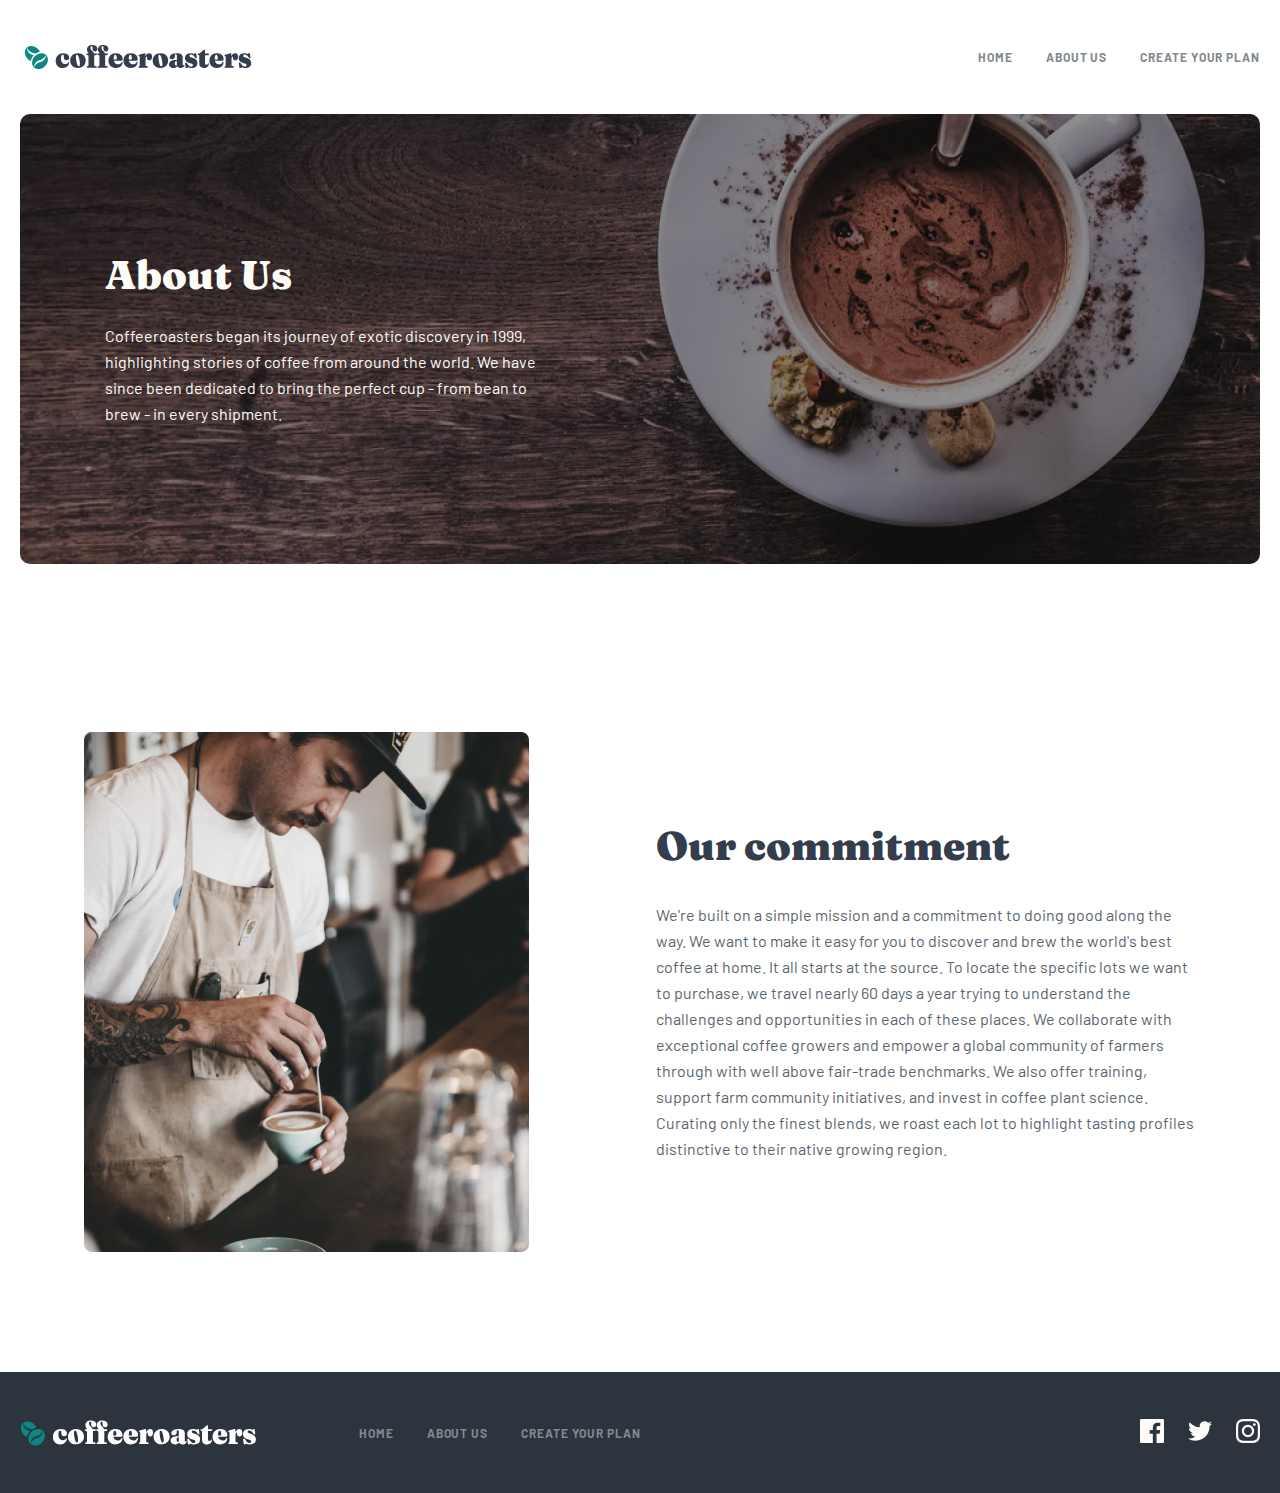
==== aboutus.html @ de5a44d8 "Add new html file and add two sections" ====
<!DOCTYPE html>
<html lang="en">

<head>
  <meta charset="UTF-8">
  <meta http-equiv="X-UA-Compatible" content="IE=edge">
  <meta name="viewport" content="width=device-width, initial-scale=1.0">
  <link rel="stylesheet" href="./css/main.css">
  <title>coffee-roastrers</title>
</head>

<body>
  <h1 class="visually-hidden">
    Coffee-roastrers site
  </h1>
  <!-- HEADER -->
  <header class="header">
    <div class="header__conatiner container">
      <div class="haeder__inner">
        <a class="header__logo logo" href="index.html">
          <img class="logo__img" src="./img/logo.svg" alt="Site logo" width="236" height="26">
        </a>

        <nav class="header__nav nav">
          <ul class="nav__list">
            <li class="nav__item">
              <a class="nav__link" href="index.html">HOME</a>
            </li>

            <li class="nav__item">
              <a class="nav__link" href="aboutus.html">ABOUT US</a>
            </li>

            <li class="nav__item">
              <a class="nav__link" href="#link">Create your plan</a>
            </li>
          </ul>
        </nav>

        <button class="humburger" type="button">
          <img src="./img/hamburger.svg" alt="humburger">
        </button>
      </div>
    </div>
  </header>
  <!-- MAIN -->
  <main>
    <section class="about-us">
      <div class="about-us__container container">
        <div class="about-us__inner">
          <div class="about-us__content">
            <h2 class="about-us__title">About Us</h2>
            <p class="about-us__text">Coffeeroasters began its journey of exotic discovery in 1999, highlighting stories
              of coffee from around the world. We have since been dedicated to bring the perfect cup - from bean to brew
              - in every shipment.</p>
          </div>
        </div>
      </div>
    </section>

    <section class="commitment">
      <div class="commitment__container container">
        <div class="commitment__inner">
          <img class="commitment__img" src="./img/commitment-img.jpg" alt="commitment" width="445" height="520">

          <div class="commitment__content">
            <h2 class="commitment__title">
              Our commitment
            </h2>

            <p class="commitment__text">
              We're built on a simple mission and a commitment to doing good along the way. We want to make it easy for
              you to discover and brew the world's best coffee at home. It all starts at the source. To locate the
              specific lots we want to purchase, we travel nearly 60 days a year trying to understand the challenges and
              opportunities in each of these places. We collaborate with exceptional coffee growers and empower a global
              community of farmers through with well above fair-trade benchmarks. We also offer training, support farm
              community initiatives, and invest in coffee plant science. Curating only the finest blends, we roast each
              lot to highlight tasting profiles distinctive to their native growing region.
            </p>
          </div>
        </div>
      </div>
    </section>
  </main>

  <!-- FOOTER -->
  <footer class="footer">
    <div class="footer__container container">
      <div class="footer__inner">
        <div class="footer__left">
          <a class="footer__logo logo" href="index.html">
            <img class="logo__img" src="./img/logo-white.svg" alt="site logo white" width="236" height="26">
          </a>

          <ul class="footer__list">
            <li class="footer__item">
              <a class="footer__link" href="#link">HOME</a>
            </li>

            <li class="footer__item">
              <a class="footer__link" href="#link">ABOUT US</a>
            </li>

            <li class="footer__item">
              <a class="footer__link" href="#link">Create your plan</a>
            </li>
          </ul>
        </div>

        <div class="footer__right">
          <a href="https://www.facebook.com/" target="blank">
            <svg class="icons" width="24" height="24" viewBox="0 0 24 24" fill="none"
              xmlns="http://www.w3.org/2000/svg">
              <path id="Path"
                d="M22.675 0H1.325C0.593 0 0 0.593 0 1.325V22.676C0 23.407 0.593 24 1.325 24H12.82V14.706H9.692V11.084H12.82V8.413C12.82 5.313 14.713 3.625 17.479 3.625C18.804 3.625 19.942 3.724 20.274 3.768V7.008L18.356 7.009C16.852 7.009 16.561 7.724 16.561 8.772V11.085H20.148L19.681 14.707H16.561V24H22.677C23.407 24 24 23.407 24 22.675V1.325C24 0.593 23.407 0 22.675 0Z"
                fill="#FEFCF7" />
            </svg>
          </a>

          <a href="https://twitter.com/?lang=ru" target="blank">
            <svg class="icons" width="24" height="20" viewBox="0 0 24 20" fill="none"
              xmlns="http://www.w3.org/2000/svg">
              <path id="Path"
                d="M24 2.55705C23.117 2.94905 22.168 3.21305 21.172 3.33205C22.189 2.72305 22.97 1.75805 23.337 0.608047C22.386 1.17205 21.332 1.58205 20.21 1.80305C19.313 0.846047 18.032 0.248047 16.616 0.248047C13.437 0.248047 11.101 3.21405 11.819 6.29305C7.728 6.08805 4.1 4.12805 1.671 1.14905C0.381 3.36205 1.002 6.25705 3.194 7.72305C2.388 7.69705 1.628 7.47605 0.965 7.10705C0.911 9.38805 2.546 11.522 4.914 11.997C4.221 12.185 3.462 12.229 2.69 12.081C3.316 14.037 5.134 15.46 7.29 15.5C5.22 17.123 2.612 17.848 0 17.54C2.179 18.937 4.768 19.752 7.548 19.752C16.69 19.752 21.855 12.031 21.543 5.10605C22.505 4.41105 23.34 3.54405 24 2.55705Z"
                fill="#FEFCF7" />
            </svg>
          </a>

          <a href="https://www.instagram.com/" target="blank">
            <svg class="icons" width="24" height="24" viewBox="0 0 24 24" fill="none"
              xmlns="http://www.w3.org/2000/svg">
              <path id="Shape" fill-rule="evenodd" clip-rule="evenodd"
                d="M12 0C8.741 0 8.333 0.014 7.053 0.072C2.695 0.272 0.273 2.69 0.073 7.052C0.014 8.333 0 8.741 0 12C0 15.259 0.014 15.668 0.072 16.948C0.272 21.306 2.69 23.728 7.052 23.928C8.333 23.986 8.741 24 12 24C15.259 24 15.668 23.986 16.948 23.928C21.302 23.728 23.73 21.31 23.927 16.948C23.986 15.668 24 15.259 24 12C24 8.741 23.986 8.333 23.928 7.053C23.732 2.699 21.311 0.273 16.949 0.073C15.668 0.014 15.259 0 12 0ZM12 2.163C15.204 2.163 15.584 2.175 16.85 2.233C20.102 2.381 21.621 3.924 21.769 7.152C21.827 8.417 21.838 8.797 21.838 12.001C21.838 15.206 21.826 15.585 21.769 16.85C21.62 20.075 20.105 21.621 16.85 21.769C15.584 21.827 15.206 21.839 12 21.839C8.796 21.839 8.416 21.827 7.151 21.769C3.891 21.62 2.38 20.07 2.232 16.849C2.174 15.584 2.162 15.205 2.162 12C2.162 8.796 2.175 8.417 2.232 7.151C2.381 3.924 3.896 2.38 7.151 2.232C8.417 2.175 8.796 2.163 12 2.163ZM5.838 12C5.838 8.597 8.597 5.838 12 5.838C15.403 5.838 18.162 8.597 18.162 12C18.162 15.404 15.403 18.163 12 18.163C8.597 18.163 5.838 15.403 5.838 12ZM12 16C9.791 16 8 14.21 8 12C8 9.791 9.791 8 12 8C14.209 8 16 9.791 16 12C16 14.21 14.209 16 12 16ZM16.965 5.595C16.965 4.8 17.61 4.155 18.406 4.155C19.201 4.155 19.845 4.8 19.845 5.595C19.845 6.39 19.201 7.035 18.406 7.035C17.61 7.035 16.965 6.39 16.965 5.595Z"
                fill="#FEFCF7" />
            </svg>

          </a>
        </div>
      </div>
    </div>
  </footer>
</body>

</html>
---- css/main.css ----
@font-face {
  font-family: "Barlow";
  font-style: normal;
  font-weight: 400;
  src: url("../fonts/barlow-v12-latin-regular.woff2") format("woff2"), url("../fonts/barlow-v12-latin-regular.woff") format("woff");
}
@font-face {
  font-family: "Barlow";
  font-style: normal;
  font-weight: 700;
  src: url("../fonts/barlow-v12-latin-700.woff2") format("woff2"), url("../fonts/barlow-v12-latin-700.woff") format("woff");
}
@font-face {
  font-family: "Fraunces";
  font-style: normal;
  font-weight: 400;
  src: url("../fonts/fraunces-v22-latin-regular.woff2") format("woff2"), url("../fonts/fraunces-v22-latin-regular.woff") format("woff");
}
@font-face {
  font-family: "Fraunces";
  font-style: normal;
  font-weight: 900;
  src: url("../fonts/fraunces-v22-latin-900.woff2") format("woff2"), url("../fonts/fraunces-v22-latin-900.woff") format("woff");
}
/*! normalize.css v8.0.1 | MIT License | github.com/necolas/normalize.css */
/* Document
   ========================================================================== */
/**
 * 1. Correct the line height in all browsers.
 * 2. Prevent adjustments of font size after orientation changes in iOS.
 */
html {
  line-height: 1.15;
  /* 1 */
  -webkit-text-size-adjust: 100%;
  /* 2 */
}

/* Sections
   ========================================================================== */
/**
 * Remove the margin in all browsers.
 */
body {
  margin: 0;
}

/**
 * Render the `main` element consistently in IE.
 */
main {
  display: block;
}

/**
 * Correct the font size and margin on `h1` elements within `section` and
 * `article` contexts in Chrome, Firefox, and Safari.
 */
h1 {
  font-size: 2em;
  margin: 0.67em 0;
}

/* Grouping content
   ========================================================================== */
/**
 * 1. Add the correct box sizing in Firefox.
 * 2. Show the overflow in Edge and IE.
 */
hr {
  box-sizing: content-box;
  /* 1 */
  height: 0;
  /* 1 */
  overflow: visible;
  /* 2 */
}

/**
 * 1. Correct the inheritance and scaling of font size in all browsers.
 * 2. Correct the odd `em` font sizing in all browsers.
 */
pre {
  font-family: monospace, monospace;
  /* 1 */
  font-size: 1em;
  /* 2 */
}

/* Text-level semantics
   ========================================================================== */
/**
 * Remove the gray background on active links in IE 10.
 */
a {
  background-color: transparent;
}

/**
 * 1. Remove the bottom border in Chrome 57-
 * 2. Add the correct text decoration in Chrome, Edge, IE, Opera, and Safari.
 */
abbr[title] {
  border-bottom: none;
  /* 1 */
  text-decoration: underline;
  /* 2 */
  -webkit-text-decoration: underline dotted;
          text-decoration: underline dotted;
  /* 2 */
}

/**
 * Add the correct font weight in Chrome, Edge, and Safari.
 */
b,
strong {
  font-weight: bolder;
}

/**
 * 1. Correct the inheritance and scaling of font size in all browsers.
 * 2. Correct the odd `em` font sizing in all browsers.
 */
code,
kbd,
samp {
  font-family: monospace, monospace;
  /* 1 */
  font-size: 1em;
  /* 2 */
}

/**
 * Add the correct font size in all browsers.
 */
small {
  font-size: 80%;
}

/**
 * Prevent `sub` and `sup` elements from affecting the line height in
 * all browsers.
 */
sub,
sup {
  font-size: 75%;
  line-height: 0;
  position: relative;
  vertical-align: baseline;
}

sub {
  bottom: -0.25em;
}

sup {
  top: -0.5em;
}

/* Embedded content
   ========================================================================== */
/**
 * Remove the border on images inside links in IE 10.
 */
img {
  border-style: none;
}

/* Forms
   ========================================================================== */
/**
 * 1. Change the font styles in all browsers.
 * 2. Remove the margin in Firefox and Safari.
 */
button,
input,
optgroup,
select,
textarea {
  font-family: inherit;
  /* 1 */
  font-size: 100%;
  /* 1 */
  line-height: 1.15;
  /* 1 */
  margin: 0;
  /* 2 */
}

/**
 * Show the overflow in IE.
 * 1. Show the overflow in Edge.
 */
button,
input {
  /* 1 */
  overflow: visible;
}

/**
 * Remove the inheritance of text transform in Edge, Firefox, and IE.
 * 1. Remove the inheritance of text transform in Firefox.
 */
button,
select {
  /* 1 */
  text-transform: none;
}

/**
 * Correct the inability to style clickable types in iOS and Safari.
 */
button,
[type=button],
[type=reset],
[type=submit] {
  -webkit-appearance: button;
}

/**
 * Remove the inner border and padding in Firefox.
 */
button::-moz-focus-inner,
[type=button]::-moz-focus-inner,
[type=reset]::-moz-focus-inner,
[type=submit]::-moz-focus-inner {
  border-style: none;
  padding: 0;
}

/**
 * Restore the focus styles unset by the previous rule.
 */
button:-moz-focusring,
[type=button]:-moz-focusring,
[type=reset]:-moz-focusring,
[type=submit]:-moz-focusring {
  outline: 1px dotted ButtonText;
}

/**
 * Correct the padding in Firefox.
 */
fieldset {
  padding: 0.35em 0.75em 0.625em;
}

/**
 * 1. Correct the text wrapping in Edge and IE.
 * 2. Correct the color inheritance from `fieldset` elements in IE.
 * 3. Remove the padding so developers are not caught out when they zero out
 *    `fieldset` elements in all browsers.
 */
legend {
  box-sizing: border-box;
  /* 1 */
  color: inherit;
  /* 2 */
  display: table;
  /* 1 */
  max-width: 100%;
  /* 1 */
  padding: 0;
  /* 3 */
  white-space: normal;
  /* 1 */
}

/**
 * Add the correct vertical alignment in Chrome, Firefox, and Opera.
 */
progress {
  vertical-align: baseline;
}

/**
 * Remove the default vertical scrollbar in IE 10+.
 */
textarea {
  overflow: auto;
}

/**
 * 1. Add the correct box sizing in IE 10.
 * 2. Remove the padding in IE 10.
 */
[type=checkbox],
[type=radio] {
  box-sizing: border-box;
  /* 1 */
  padding: 0;
  /* 2 */
}

/**
 * Correct the cursor style of increment and decrement buttons in Chrome.
 */
[type=number]::-webkit-inner-spin-button,
[type=number]::-webkit-outer-spin-button {
  height: auto;
}

/**
 * 1. Correct the odd appearance in Chrome and Safari.
 * 2. Correct the outline style in Safari.
 */
[type=search] {
  -webkit-appearance: textfield;
  /* 1 */
  outline-offset: -2px;
  /* 2 */
}

/**
 * Remove the inner padding in Chrome and Safari on macOS.
 */
[type=search]::-webkit-search-decoration {
  -webkit-appearance: none;
}

/**
 * 1. Correct the inability to style clickable types in iOS and Safari.
 * 2. Change font properties to `inherit` in Safari.
 */
::-webkit-file-upload-button {
  -webkit-appearance: button;
  /* 1 */
  font: inherit;
  /* 2 */
}

/* Interactive
   ========================================================================== */
/*
 * Add the correct display in Edge, IE 10+, and Firefox.
 */
details {
  display: block;
}

/*
 * Add the correct display in all browsers.
 */
summary {
  display: list-item;
}

/* Misc
   ========================================================================== */
/**
 * Add the correct display in IE 10+.
 */
template {
  display: none;
}

/**
 * Add the correct display in IE 10.
 */
[hidden] {
  display: none;
}

* {
  box-sizing: border-box;
  margin: 0;
  padding: 0;
  list-style: none;
  text-decoration: none;
  background-color: transparent;
  border: none;
  outline: none;
  transition: all 0.4s ease;
}

body {
  font-family: "Barlow", sans-serif;
  font-size: 14px;
  font-weight: normal;
  font-style: normal;
}

.container {
  max-width: 1320px;
  margin: 0 auto;
  padding: 0 20px;
}

.visually-hidden {
  position: absolute;
  width: 1px;
  height: 1px;
  margin: -1px;
  padding: 0;
  overflow: hidden;
  border: 0;
  clip: rect(0 0 0 0);
}

.header {
  padding: 44px 0;
}

.haeder__inner {
  display: flex;
  align-items: center;
  justify-content: space-between;
}

.nav__list {
  display: flex;
  align-items: center;
}

.nav__item + .nav__item {
  margin-left: 33px;
}

.nav__link {
  font-weight: 700;
  font-size: 12px;
  line-height: 15px;
  letter-spacing: 0.923077px;
  text-transform: uppercase;
  color: #83888F;
}

.nav__link:hover {
  opacity: 0.7;
}

.nav__link:active {
  color: #6e0606;
}

.humburger {
  display: none;
}

@media only screen and (max-width: 659px) {
  .header {
    padding: 48px 0;
  }
  .header__nav {
    display: none;
  }
  .humburger {
    display: block;
  }
}
.logo {
  display: inline-block;
}
.logo__img {
  display: block;
  width: 236px;
  height: 26px;
}

@media only screen and (max-width: 444px) {
  .logo__img {
    width: 163px;
    height: 18px;
  }
}
.greet-coffee__inner {
  padding-top: 116px;
  padding-bottom: 116px;
  padding-left: 86px;
  background-image: url("../../img/greet_coffee-bg-image.jpg");
  background-repeat: no-repeat;
  background-size: cover;
  background-position: center;
  border-radius: 15px;
}

.greet-coffee__content {
  max-width: 493px;
}

.greet-coffee__title {
  font-family: "Fraunces", sans-serif;
  margin-bottom: 32px;
  font-style: normal;
  font-weight: 900;
  font-size: 72px;
  line-height: 72px;
  color: #FEFCF7;
}

.greet-coffee__text-div {
  max-width: 445px;
}

.greet-coffee__text {
  font-weight: 400;
  font-size: 16px;
  line-height: 26px;
  color: rgba(254, 252, 247, 0.737254902);
  mix-blend-mode: normal;
  opacity: 0.8;
  margin-bottom: 56px;
}

.greet-coffee__link {
  background-color: #0E8784;
  display: inline-block;
  padding: 15px 32px;
  font-family: "Fraunces" sans-serif;
  font-style: normal;
  font-weight: 900;
  font-size: 18px;
  line-height: 25px;
  text-align: center;
  color: #FEFCF7;
  border-radius: 6px;
}

.greet-coffee__link:hover {
  background-color: #66D2CF;
}

@media only screen and (max-width: 767px) {
  .greet-coffee__inner {
    padding: 104px 0;
    padding-left: 86px;
  }
  .greet-coffee__title {
    font-size: 48px;
    line-height: 48px;
  }
  .greet-coffee__text {
    font-size: 15px;
  }
  .greet-coffee__inner {
    background-image: url("../../img/greet_coffee-bg-image-2.jpg");
  }
}
@media only screen and (max-width: 600px) {
  .greet-coffee__inner {
    padding: 100px 10px;
  }
  .greet-coffee__content {
    text-align: center;
    margin: 0 auto;
  }
}
@media only screen and (max-width: 450px) {
  .greet-coffee__inner {
    background-image: url("../../img/greet_coffee-bg-image-3.jpg");
  }
  .greet-coffee__title {
    font-size: 40px;
    line-height: 40px;
  }
}
.collection {
  margin-top: 136px;
  padding-top: 126px;
  background-image: url("../../img/our-collection-bg.png");
  background-repeat: no-repeat;
  background-position: center top;
}

.collection__list {
  display: flex;
  align-items: center;
  justify-content: space-evenly;
}

.collection__item {
  max-width: 255px;
  text-align: center;
}

.collection__titles {
  font-family: "Fraunces", sans-serif;
  margin-top: 72px;
  font-size: 24px;
  line-height: 32px;
  color: #333D4B;
}

.collection__texts {
  margin-top: 24px;
  font-weight: 400;
  font-size: 16px;
  line-height: 26px;
  color: #333D4B;
}

@media only screen and (max-width: 1021px) {
  .collection {
    margin-top: 144px;
    padding-top: 59px;
    background-image: url("../../img/our-collection-bg-2.png");
  }
  .collection__list {
    display: flex;
    align-items: center;
    justify-content: center;
    flex-wrap: wrap;
  }
  .collection__item {
    max-width: 573px;
    display: flex;
    align-items: center;
    justify-content: space-between;
  }
  .collection__item + .collection__item {
    margin-top: 32px;
  }
  .collection__item img {
    width: 235px;
    height: 177px;
  }
  .collection__content {
    text-align: left;
    max-width: 282px;
  }
  .collection__titles {
    margin-top: 0;
  }
}
@media only screen and (max-width: 724px) {
  .collection {
    background-size: 90%;
  }
}
@media only screen and (max-width: 550px) {
  .collection__list {
    flex-direction: column;
  }
  .collection__item {
    flex-direction: column;
  }
  .collection__item img {
    width: 200px;
    height: 151px;
  }
  .collection__content {
    text-align: center;
    max-width: 282px;
  }
}
.choose-us {
  margin-top: 200px;
}

.choose-us__inner {
  position: relative;
  padding-top: 100px;
  padding-bottom: 317px;
  background-color: #333D4B;
  border-radius: 15px;
}

.choose-us__content {
  text-align: center;
  margin: 0 auto;
  max-width: 540px;
}

.choose-us__title {
  font-family: "Fraunces", sans-serif;
  font-weight: 900;
  font-size: 40px;
  line-height: 48px;
  color: #FEFCF7;
  margin-bottom: 32px;
}

.choose-us__text {
  font-style: normal;
  font-weight: 400;
  font-size: 16px;
  line-height: 26px;
  color: #FEFCF7;
  mix-blend-mode: normal;
  opacity: 0.8;
}

.choose-us__list {
  position: absolute;
  bottom: -30%;
  left: 0;
  right: 0;
  margin: auto;
  display: flex;
  justify-content: space-evenly;
}

.product-item {
  padding: 72px 48px 48px;
  max-width: 350px;
  background-color: #0E8784;
  text-align: center;
  border-radius: 8px;
  transition: all 0.3s ease;
  cursor: pointer;
}

.product-item:last-child {
  padding-top: 83px;
}

.product-item:hover {
  background-color: #FDD6BA;
  transform: scale(0.96);
}

.product-item:hover > svg > path {
  fill: #0E8784;
}

.product-item:hover > .product-item__img1 path {
  fill: #0E8784;
}

.product-item:hover .product-item__title {
  color: #333D4B;
}

.product-item:hover .product-item__text {
  color: #333D4B;
}

.product-item__title {
  font-family: "Fraunces", sans-serif;
  margin-top: 56px;
  font-style: normal;
  font-weight: 900;
  font-size: 24px;
  line-height: 32px;
  color: #FEFCF7;
}

.product-item__text {
  margin-top: 24px;
  font-style: normal;
  font-weight: 400;
  font-size: 16px;
  line-height: 26px;
  color: #FEFCF7;
}

@media only screen and (max-width: 1126px) {
  .choose-us {
    margin-top: 129px;
  }
  .choose-us__inner {
    padding-top: 80px;
    padding-bottom: 368px;
  }
  .choose-us__list {
    flex-direction: column;
    align-items: center;
    bottom: -350px;
  }
  .product-item {
    padding: 41px 48px 41px 70px;
    max-width: 692px;
    display: flex;
    align-items: center;
  }
  .product-item:last-child {
    padding: 41px 48px 41px 70px;
  }
  .product-item + .product-item {
    margin-top: 24px;
  }
  .product-item__content {
    margin-left: 55px;
    max-width: 344px;
    text-align: left;
  }
  .product-item__title {
    margin: 0;
  }
  .product-item__text {
    margin-top: 16px;
  }
}
@media only screen and (max-width: 700px) {
  .choose-us {
    margin-top: 120px;
  }
  .choose-us__content {
    padding: 10px;
  }
  .choose-us__title {
    font-size: 32px;
    line-height: 48px;
  }
  .choose-us__text {
    font-size: 15px;
    line-height: 25px;
  }
  .product-item__img1 {
    width: 55px;
    height: 56px;
  }
  .product-item__img2 {
    width: 56px;
    height: 56px;
  }
  .product-item__img3 {
    width: 55px;
    height: 39px;
  }
  .product-item__text {
    font-size: 15px;
    line-height: 25px;
  }
}
@media only screen and (max-width: 620px) {
  .choose-us__inner {
    padding-top: 64px;
    padding-bottom: 621px;
  }
  .choose-us__title {
    font-size: 28px;
    line-height: 28px;
  }
  .choose-us__list {
    flex-direction: column;
    align-items: center;
    bottom: -55%;
  }
  .product-item {
    padding: 72px 33px 51px;
    max-width: 692px;
    display: flex;
    align-items: center;
    flex-direction: column;
  }
  .product-item__title {
    margin-top: 56px;
  }
  .product-item:last-child {
    padding: 72px 33px 51px;
  }
  .product-item__content {
    margin: 0;
    text-align: center;
  }
}
@media only screen and (max-width: 511px) {
  .choose-us__list {
    bottom: -63%;
  }
  .product-item {
    padding: 72px 33px 51px;
    max-width: 279px;
  }
}
@media only screen and (max-width: 350px) {
  .product-item {
    padding: 62px 25px 41px;
    max-width: 249px;
  }
}
.intro {
  margin-top: 400px;
  margin-bottom: 200px;
}

.intro__title {
  font-weight: 900;
  font-size: 24px;
  line-height: 32px;
  color: #83888F;
}

.intro__line {
  margin-top: 80px;
  position: relative;
  width: 760px;
  height: 1px;
  background-color: #FDD6BA;
}

.intro__span1 {
  position: absolute;
  left: 0;
  top: -15px;
  z-index: 1;
  background-color: white;
  width: 31px;
  height: 31px;
  border: 2px solid #0E8784;
  border-radius: 50%;
}

.intro__span2 {
  position: absolute;
  right: 0;
  left: 0;
  margin: auto;
  background-color: #fff;
  top: -15px;
  width: 31px;
  height: 31px;
  border: 2px solid #0E8784;
  border-radius: 50%;
}

.intro__span3 {
  position: absolute;
  right: 0;
  background-color: #fff;
  top: -15px;
  width: 31px;
  height: 31px;
  border: 2px solid #0E8784;
  border-radius: 50%;
}

.intro__list {
  max-width: 1045px;
  margin-top: 134px;
  justify-content: space-between;
  display: flex;
  margin-bottom: 44px;
}

.intro__item {
  max-width: 285px;
}

.intro__item--span {
  font-family: "Fraunces", sans-serif;
  font-weight: 900;
  font-size: 72px;
  line-height: 72px;
  color: #FDD6BA;
}

.intro__item--title {
  font-family: "Fraunces", sans-serif;
  font-style: normal;
  font-weight: 900;
  font-size: 32px;
  line-height: 36px;
  color: #333D4B;
  margin-bottom: 42px;
  margin-top: 38px;
}

.intro__item--text {
  font-weight: 400;
  font-size: 16px;
  line-height: 26px;
  color: #333D4B;
}

@media only screen and (max-width: 966px) {
  .intro__inner {
    width: 100%;
    text-align: center;
  }
  .intro__line {
    margin-left: auto;
    margin-right: auto;
    width: 567px;
    height: 1px;
    background-color: #FDD6BA;
  }
  .intro__list {
    margin-top: 80px;
    width: 100%;
    flex-direction: column;
    align-items: center;
    justify-content: center;
    text-align: center;
  }
  .intro__item + .intro__item {
    margin-top: 56px;
  }
  .greet-coffee__link-2 {
    margin: 0 auto;
  }
}
@media only screen and (max-width: 776px) {
  .intro__title {
    text-align: center;
  }
}
@media only screen and (max-width: 621px) {
  .intro {
    margin-top: 600px;
  }
  .intro__line {
    display: none;
  }
  .intro__item--span {
    font-size: 72px;
    line-height: 72px;
  }
  .intro__item--title {
    font-size: 28px;
    line-height: 32px;
    margin-bottom: 24px;
    margin-top: 24px;
  }
  .intro__item--text {
    font-size: 15px;
    line-height: 25px;
  }
}
@media only screen and (max-width: 511px) {
  .intro {
    margin-top: 650px;
  }
}
.about-us__inner {
  padding-top: 137px;
  padding-bottom: 137px;
  padding-left: 85px;
  background-image: url("../../img/bg-img-aboutus.jpg");
  background-repeat: no-repeat;
  background-position: center;
  border-radius: 10px;
}

.about-us__content {
  max-width: 445px;
}

.about-us__title {
  font-family: "Fraunces", sans-serif;
  margin-bottom: 24px;
  font-style: normal;
  font-weight: 900;
  font-size: 40px;
  line-height: 48px;
  color: #fefcf7;
}

.about-us__text {
  font-style: normal;
  font-weight: 400;
  font-size: 16px;
  line-height: 26px;
  color: #fefCf7;
}

@media only screen and (max-width: 689px) {
  .about-us__inner {
    padding-top: 118px;
    padding-bottom: 118px;
    padding-left: 58px;
  }
  .about-us__title {
    font-size: 32px;
    line-height: 40px;
  }
  .about-us__text {
    font-size: 15px;
    line-height: 25px;
  }
}
@media only screen and (max-width: 566px) {
  .about-us__inner {
    padding-top: 111px;
    padding-bottom: 87px;
    padding-left: 0;
    text-align: center;
  }
  .about-us__content {
    margin: 0 auto;
    width: 90%;
  }
}
@media only screen and (max-width: 390px) {
  .about-us__title {
    font-size: 28px;
    line-height: 28px;
  }
  .about-us__inner {
    background-image: url("../../img/bg-img-aboutus-mobile.jpg");
  }
}
.commitment {
  margin-top: 168px;
  margin-bottom: 120px;
}

.commitment__content {
  max-width: 540px;
}

.commitment__inner {
  display: flex;
  align-items: center;
  justify-content: space-around;
}

.commitment__title {
  margin-bottom: 32px;
  font-family: "Fraunces", sans-serif;
  font-style: normal;
  font-weight: 900;
  font-size: 40px;
  line-height: 48px;
  color: #333d4b;
}

.commitment__text {
  font-style: normal;
  font-weight: 400;
  font-size: 16px;
  line-height: 26px;
  color: #333d4b;
  mix-blend-mode: normal;
  opacity: 0.8;
}

@media only screen and (max-width: 1100px) {
  .commitment__img {
    width: 281px;
    height: 470px;
    -o-object-fit: cover;
       object-fit: cover;
    border-radius: 10px;
  }
  .commitment__content {
    max-width: 339px;
  }
  .commitment__title {
    margin-bottom: 30px;
    font-size: 32px;
    line-height: 48px;
  }
  .commitment__text {
    font-size: 15px;
    line-height: 25px;
  }
}
@media only screen and (max-width: 763px) {
  .commitment {
    margin-top: 144px;
    margin-bottom: 100px;
  }
  .commitment__inner {
    justify-content: space-between;
  }
}
@media only screen and (max-width: 687px) {
  .commitment__inner {
    flex-direction: column;
    text-align: center;
  }
  .commitment__img {
    width: 445px;
    height: 520px;
    margin-bottom: 40px;
  }
}
@media only screen and (max-width: 491px) {
  .commitment {
    margin-top: 120px;
    margin-bottom: 100px;
  }
  .commitment__img {
    width: 327px;
    height: 400px;
  }
  .commitment__content {
    width: 100%;
  }
}
@media only screen and (max-width: 340px) {
  .commitment__img {
    width: 100%;
  }
}
.footer {
  padding: 47px 0;
  background-color: #2C343E;
}

.footer__inner {
  display: flex;
  justify-content: space-between;
}

.footer__left {
  display: flex;
  align-items: center;
}

.footer__list {
  display: flex;
  align-items: center;
  margin-left: 103px;
}

.footer__item + .footer__item {
  margin-left: 33px;
}

.footer__link {
  font-style: normal;
  font-weight: 700;
  font-size: 12px;
  line-height: 15px;
  letter-spacing: 0.923077px;
  text-transform: uppercase;
  color: #83888F;
  transition: all 0.3s ease;
}

.footer__link:hover {
  color: #ffffff;
}

.footer__link:active {
  color: rgba(255, 255, 255, 0.707);
}

.footer__right {
  display: flex;
  align-items: center;
}

.footer__right a + a {
  margin-left: 24px;
}

.footer__right a:hover > .icons > path {
  fill: #FDD6BA;
}

@media only screen and (max-width: 885px) {
  .footer {
    padding: 54px 0;
  }
  .footer__inner {
    flex-direction: column;
    justify-content: center;
    align-items: center;
  }
  .footer__left {
    flex-direction: column;
  }
  .footer__list {
    display: flex;
    align-items: center;
    margin: 0;
    margin-top: 34px;
    margin-bottom: 65px;
  }
}
@media only screen and (max-width: 444px) {
  .footer__list {
    flex-direction: column;
    justify-content: center;
    align-items: center;
  }
  .footer__item + .footer__item {
    margin: 0;
    margin-top: 24px;
  }
  .footer__item a {
    font-size: 12px;
    line-height: 15px;
    letter-spacing: 0.923077px;
  }
}/*# sourceMappingURL=main.css.map */
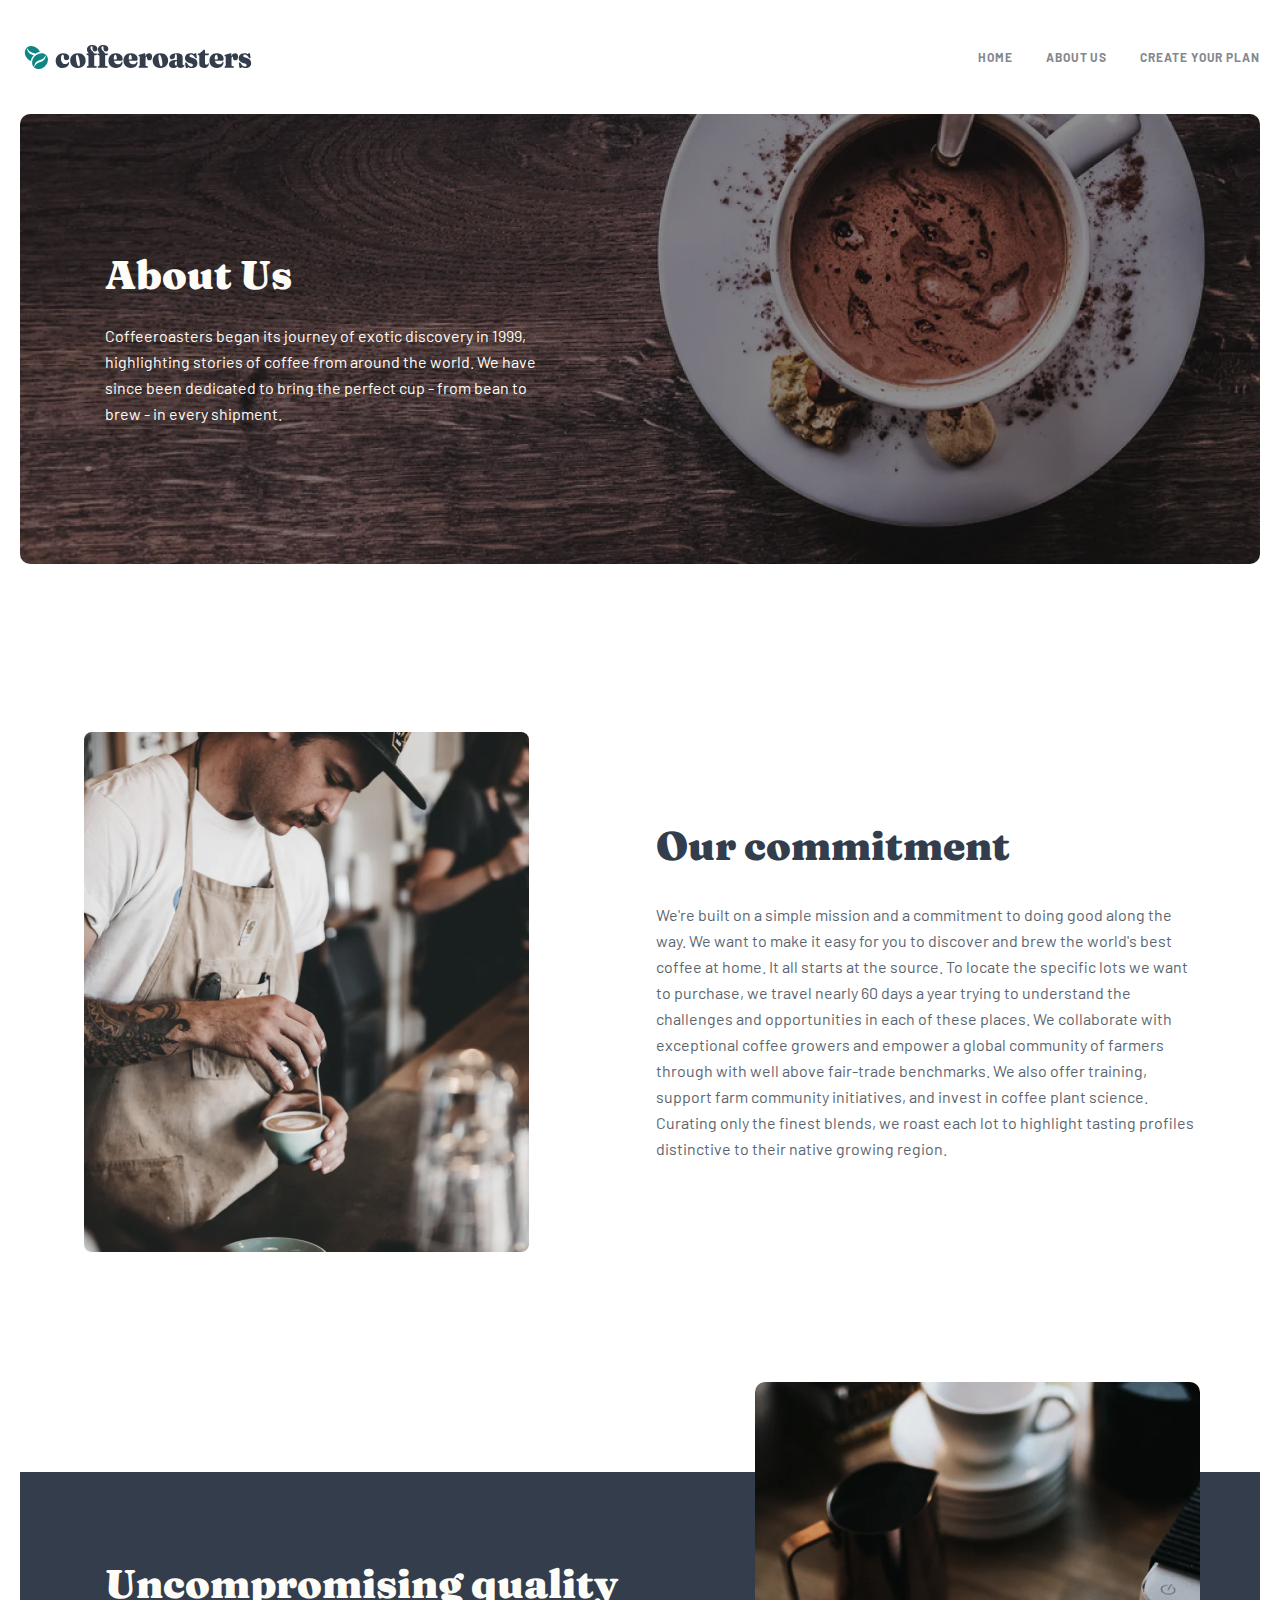
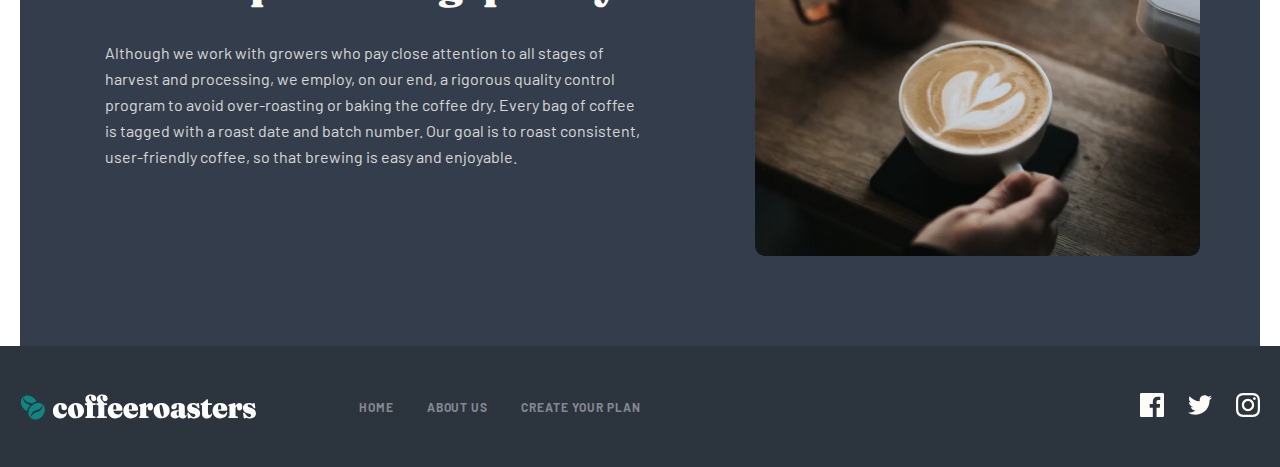
==== commit 8f7ff1cc: "Add new section quality and add label huburger" ====
--- a/aboutus.html
+++ b/aboutus.html
@@ -37,9 +37,29 @@
           </ul>
         </nav>
 
-        <button class="humburger" type="button">
-          <img src="./img/hamburger.svg" alt="humburger">
-        </button>
+        <label class="haeder__humurger humburger" for="humurger">
+          <input class="visually-hidden humburger__check" type="checkbox" name="humurger" id="humurger">
+
+          <div class="humburger__modal">
+            <ul class="humburger__list">
+              <li class="humburger__item">
+                <a class="humburger__link" href="index.html">HOME</a>
+              </li>
+
+              <li class="humburger__item">
+                <a class="humburger__link" href="aboutus.html">ABOUT US</a>
+              </li>
+
+              <li class="humburger__item">
+                <a class="humburger__link" href="#link">Create your plan</a>
+              </li>
+            </ul>
+          </div>
+
+          <img class="humburger__img" src="./img/hamburger.svg" alt="humburger" width="32" height="18">
+
+          <img class="humburger__img-x" src="./img/hamburger-x.svg" alt="humburger-x" width="32" height="18">
+        </label>
       </div>
     </div>
   </header>
@@ -81,6 +101,27 @@
         </div>
       </div>
     </section>
+
+    <section class="quality">
+      <div class="quality__container container">
+        <div class="quality__inner">
+          <div class="quality__content">
+            <h2 class="quality__title">
+              Uncompromising quality
+            </h2>
+
+            <p class="quality__text">
+              Although we work with growers who pay close attention to all stages of harvest and processing, we employ,
+              on our end, a rigorous quality control program to avoid over-roasting or baking the coffee dry. Every bag
+              of coffee is tagged with a roast date and batch number. Our goal is to roast consistent, user-friendly
+              coffee, so that brewing is easy and enjoyable.
+            </p>
+          </div>
+
+          <img class="quality__img" src="./img/quality-img.jpg" alt="coffee quality" width="445" height="474">
+        </div>
+      </div>
+    </section>
   </main>
 
   <!-- FOOTER -->
@@ -94,11 +135,11 @@
 
           <ul class="footer__list">
             <li class="footer__item">
-              <a class="footer__link" href="#link">HOME</a>
+              <a class="footer__link" href="index.html">HOME</a>
             </li>
 
             <li class="footer__item">
-              <a class="footer__link" href="#link">ABOUT US</a>
+              <a class="footer__link" href="aboutus.html">ABOUT US</a>
             </li>
 
             <li class="footer__item">
--- a/css/main.css
+++ b/css/main.css
@@ -399,6 +399,7 @@
 }
 
 .header {
+  position: relative;
   padding: 44px 0;
 }
 
@@ -438,6 +439,54 @@
   display: none;
 }
 
+.humburger__modal {
+  position: absolute;
+  top: -90px;
+  right: 0;
+  left: 0;
+  bottom: -400px;
+  z-index: 1;
+  width: 95%;
+  padding-top: 50px;
+  height: 250px;
+  text-align: center;
+  margin: auto;
+  background-color: #ffffff;
+  box-shadow: 0 100px 100px white;
+  display: none;
+}
+
+.humburger__link {
+  font-family: "Fraunces", sans-serif;
+  font-style: normal;
+  font-weight: 900;
+  font-size: 18px;
+  line-height: 32px;
+  text-align: center;
+  color: #333D4B;
+  text-transform: uppercase;
+}
+
+.humburger__item + .humburger__item {
+  margin-top: 25px;
+}
+
+.humburger__img-x {
+  display: none;
+}
+
+.humburger__check:checked ~ .humburger__modal {
+  display: block;
+}
+
+.humburger__check:checked ~ .humburger__modal ~ .humburger__img {
+  display: none;
+}
+
+.humburger__check:checked ~ .humburger__modal ~ .humburger__img-x {
+  display: block;
+}
+
 @media only screen and (max-width: 659px) {
   .header {
     padding: 48px 0;
@@ -447,6 +496,16 @@
   }
   .humburger {
     display: block;
+  }
+}
+@media only screen and (max-width: 444px) {
+  .humburger__img {
+    width: 22px;
+    height: 14px;
+  }
+  .humburger__img-x {
+    width: 22px;
+    height: 14px;
   }
 }
 .logo {
@@ -1084,7 +1143,7 @@
 }
 .commitment {
   margin-top: 168px;
-  margin-bottom: 120px;
+  margin-bottom: 220px;
 }
 
 .commitment__content {
@@ -1141,7 +1200,7 @@
 @media only screen and (max-width: 763px) {
   .commitment {
     margin-top: 144px;
-    margin-bottom: 100px;
+    margin-bottom: 150px;
   }
   .commitment__inner {
     justify-content: space-between;
@@ -1161,7 +1220,7 @@
 @media only screen and (max-width: 491px) {
   .commitment {
     margin-top: 120px;
-    margin-bottom: 100px;
+    margin-bottom: 200px;
   }
   .commitment__img {
     width: 327px;
@@ -1174,6 +1233,127 @@
 @media only screen and (max-width: 340px) {
   .commitment__img {
     width: 100%;
+  }
+}
+.quality__inner {
+  position: relative;
+  padding-top: 88px;
+  padding-left: 85px;
+  padding-bottom: 176px;
+  background-color: #333d4b;
+}
+
+.quality__content {
+  max-width: 540px;
+}
+
+.quality__title {
+  margin-bottom: 32px;
+  font-family: "Fraunces", sans-serif;
+  font-style: normal;
+  font-weight: 900;
+  font-size: 40px;
+  line-height: 48px;
+  color: #fefcf7;
+}
+
+.quality__text {
+  font-style: normal;
+  font-weight: 400;
+  font-size: 16px;
+  line-height: 26px;
+  color: #fefcf7;
+  mix-blend-mode: normal;
+  opacity: 0.8;
+}
+
+.quality__img {
+  width: 445px;
+  height: 474px;
+  position: absolute;
+  top: -90px;
+  right: 60px;
+  border-radius: 10px;
+}
+
+@media only screen and (max-width: 1186px) {
+  .quality__inner {
+    margin-top: 350px;
+    padding-top: 230px;
+    padding-left: 50px;
+    padding-right: 50px;
+    padding-bottom: 67px;
+  }
+  .quality__content {
+    width: 95%;
+    margin: 0 auto;
+    text-align: center;
+  }
+  .quality__title {
+    font-size: 32px;
+    line-height: 48px;
+  }
+  .quality__text {
+    font-size: 15px;
+    line-height: 25px;
+  }
+  .quality__img {
+    width: 80%;
+    height: 320px;
+    -o-object-fit: cover;
+       object-fit: cover;
+    top: -150px;
+    right: 0;
+    left: 0;
+    margin: auto;
+    border-radius: 10px;
+  }
+}
+@media only screen and (max-width: 578px) {
+  .quality__inner {
+    margin-top: 0;
+    padding-top: 200px;
+    padding-left: 24px;
+    padding-right: 24px;
+    padding-bottom: 67px;
+  }
+  .quality__content {
+    width: 100%;
+    margin: 0 auto;
+    text-align: center;
+  }
+  .quality__title {
+    font-size: 28px;
+    line-height: 28px;
+  }
+  .quality__text {
+    font-size: 15px;
+    line-height: 25px;
+  }
+  .quality__img {
+    width: 90%;
+    height: 220px;
+    top: -80px;
+    right: 0;
+    left: 0;
+    margin: auto;
+    border-radius: 10px;
+  }
+}
+@media only screen and (max-width: 350px) {
+  .quality__title {
+    font-size: 24px;
+    line-height: 28px;
+  }
+  .quality__text {
+    font-size: 14px;
+    line-height: 25px;
+  }
+}
+@media only screen and (max-width: 350px) {
+  .quality__title {
+    font-size: 20px;
+    line-height: 24px;
   }
 }
 .footer {
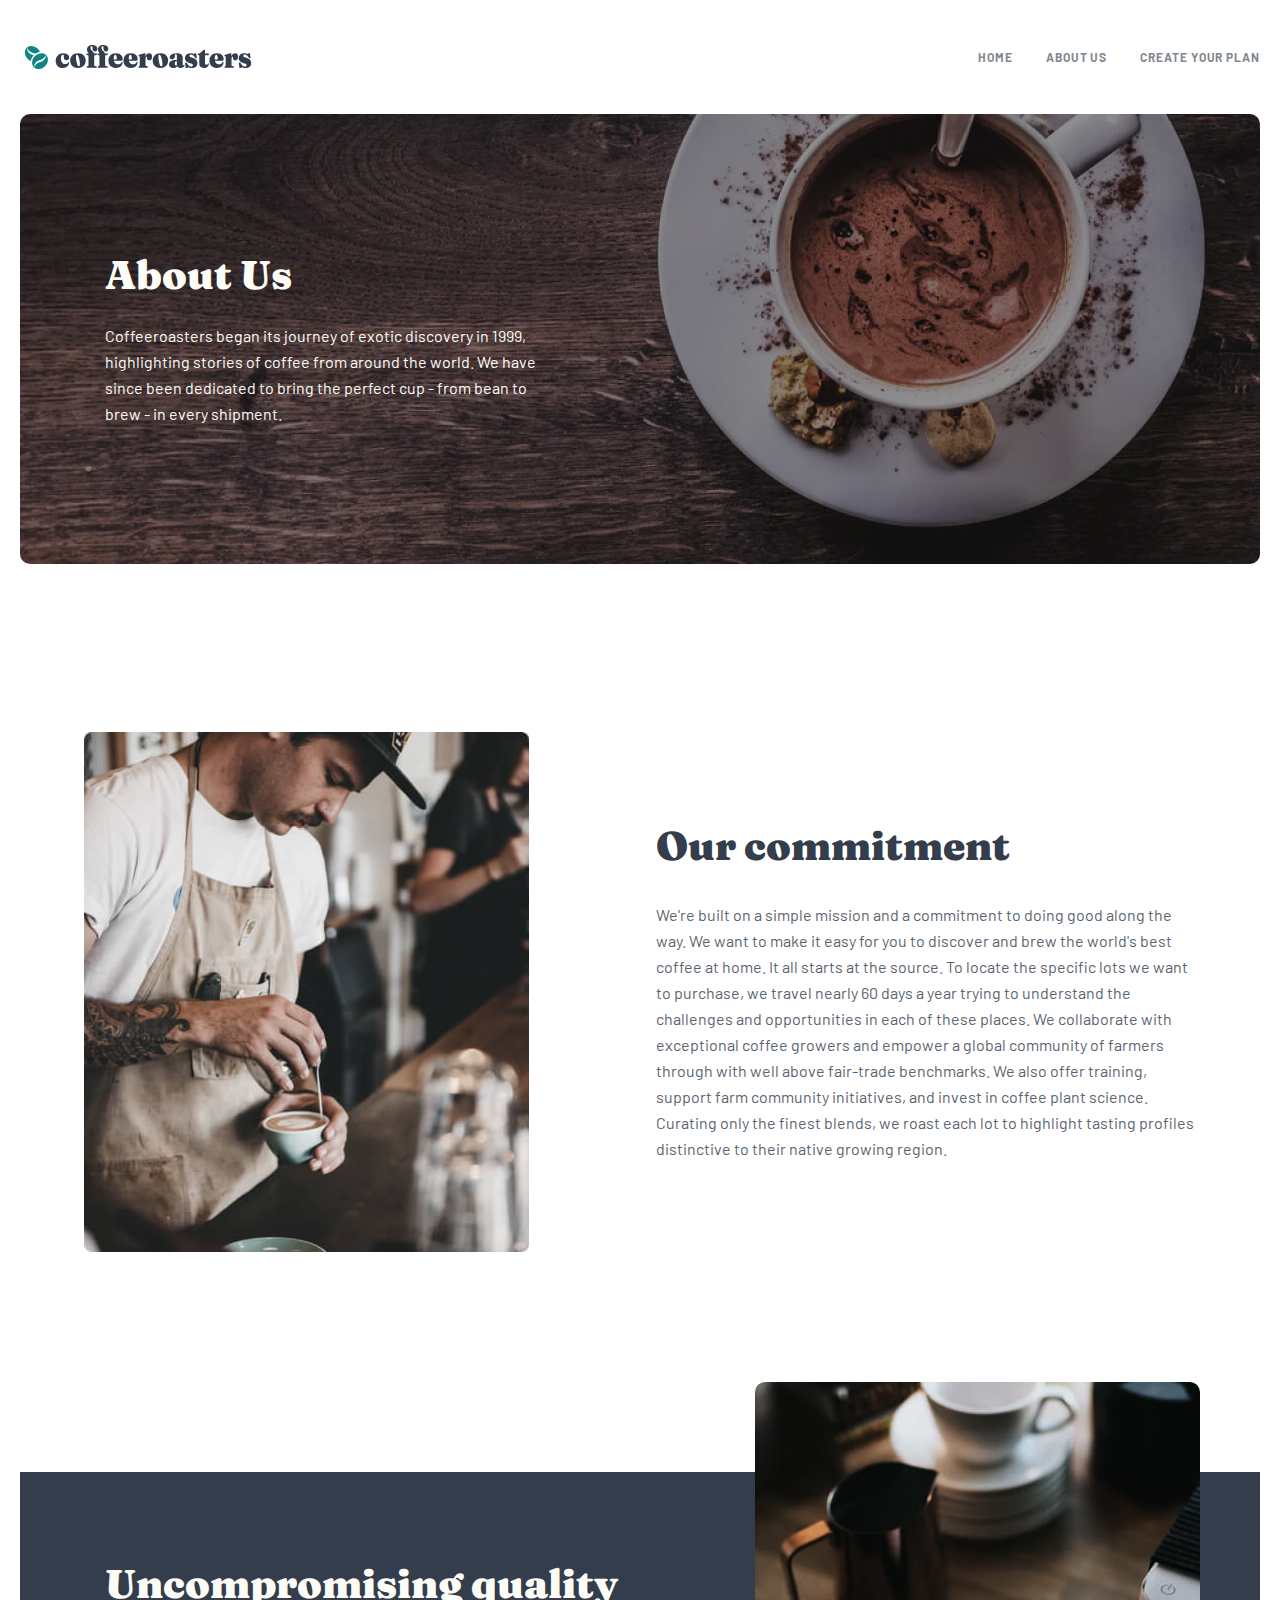
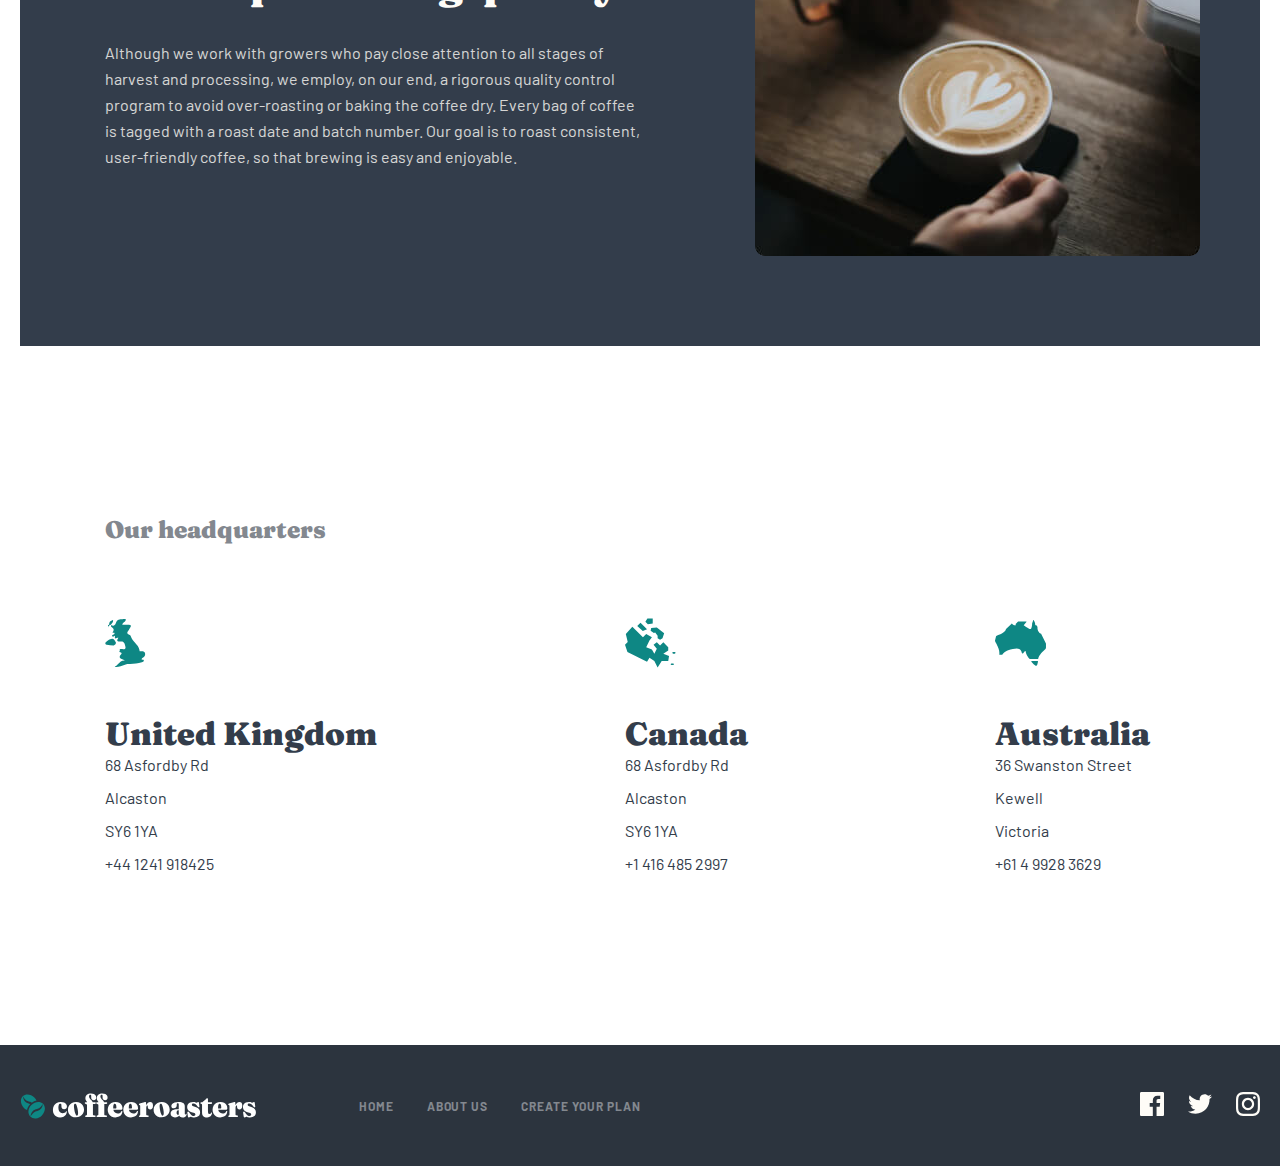
==== commit 09d1ad8d: "Add last section for aboutus html file" ====
--- a/aboutus.html
+++ b/aboutus.html
@@ -122,6 +122,52 @@
         </div>
       </div>
     </section>
+
+    <section class="headquarters">
+      <div class="headquarters__container container">
+        <div class="headquarters__inner">
+          <h2 class="headquarters__title">Our headquarters</h2>
+
+          <ul class="headquarters__list">
+            <li class="headquarters__item-continet item-continet">
+              <img class="headquarters__img" src="./img/greet-britan.svg" alt="greet-britan" width="41" height="50">
+
+              <h3 class="item-continet__title">United Kingdom</h3>
+
+              <p>68 Asfordby Rd</p>
+              <p>Alcaston</p>
+              <p>SY6 1YA</p>
+
+              <a class="headquarters__tel" href="tel:+44-1241-918425">+44 1241 918425</a>
+            </li>
+
+            <li class="headquarters__item-continet item-continet">
+              <img class="headquarters__img" src="./img/canada.svg" alt="canada" width="51" height="50">
+
+              <h3 class="item-continet__title">Canada</h3>
+
+              <p>68 Asfordby Rd</p>
+              <p>Alcaston</p>
+              <p>SY6 1YA</p>
+
+              <a class="headquarters__tel" href="tel:+1-416-485-2997">+1 416 485 2997</a>
+            </li>
+
+            <li class="headquarters__item-continet item-continet">
+              <img class="headquarters__img" src="./img/australiya.svg" alt="australiya" width="51" height="50">
+
+              <h3 class="item-continet__title">Australia</h3>
+
+              <p>36 Swanston Street </p>
+              <p>Kewell</p>
+              <p>Victoria</p>
+
+              <a class="headquarters__tel" href="tel:+61-4-9928-3629">+61 4 9928 3629</a>
+            </li>
+          </ul>
+        </div>
+      </div>
+    </section>
   </main>
 
   <!-- FOOTER -->
--- a/css/main.css
+++ b/css/main.css
@@ -1356,6 +1356,84 @@
     line-height: 24px;
   }
 }
+.headquarters {
+  margin: 168px 0;
+}
+
+.headquarters__title {
+  margin-left: 85px;
+  font-family: "Fraunces", sans-serif;
+  font-style: normal;
+  font-weight: 900;
+  font-size: 24px;
+  line-height: 32px;
+  color: #83888f;
+}
+
+.headquarters__list {
+  margin-top: 72px;
+  margin-left: 85px;
+  max-width: 1045px;
+  justify-content: space-between;
+  display: flex;
+}
+
+.item-continet__title {
+  margin-top: 45px;
+  font-family: "Fraunces", sans-serif;
+  font-style: normal;
+  font-weight: 900;
+  font-size: 32px;
+  line-height: 36px;
+  color: #333D4B;
+}
+
+.item-continet p {
+  margin-bottom: 7px;
+  font-weight: 400;
+  font-size: 16px;
+  line-height: 26px;
+  color: #333D4B;
+}
+
+.headquarters__tel {
+  font-weight: 400;
+  font-size: 16px;
+  line-height: 26px;
+  color: #333D4B;
+}
+
+@media only screen and (max-width: 1215px) {
+  .headquarters__title {
+    margin-left: 0;
+  }
+  .headquarters__list {
+    margin-left: 0;
+  }
+}
+@media only screen and (max-width: 900px) {
+  .item-continet__title {
+    font-size: 24px;
+    line-height: 36px;
+  }
+}
+@media only screen and (max-width: 700px) {
+  .headquarters {
+    margin: 110px 0;
+  }
+  .headquarters__title {
+    margin-left: 0;
+    text-align: center;
+  }
+  .headquarters__list {
+    margin-left: 0;
+    flex-direction: column;
+    text-align: center;
+  }
+  .item-continet + .item-continet {
+    margin-top: 80px;
+  }
+}
 .footer {
   padding: 47px 0;
   background-color: #2C343E;
